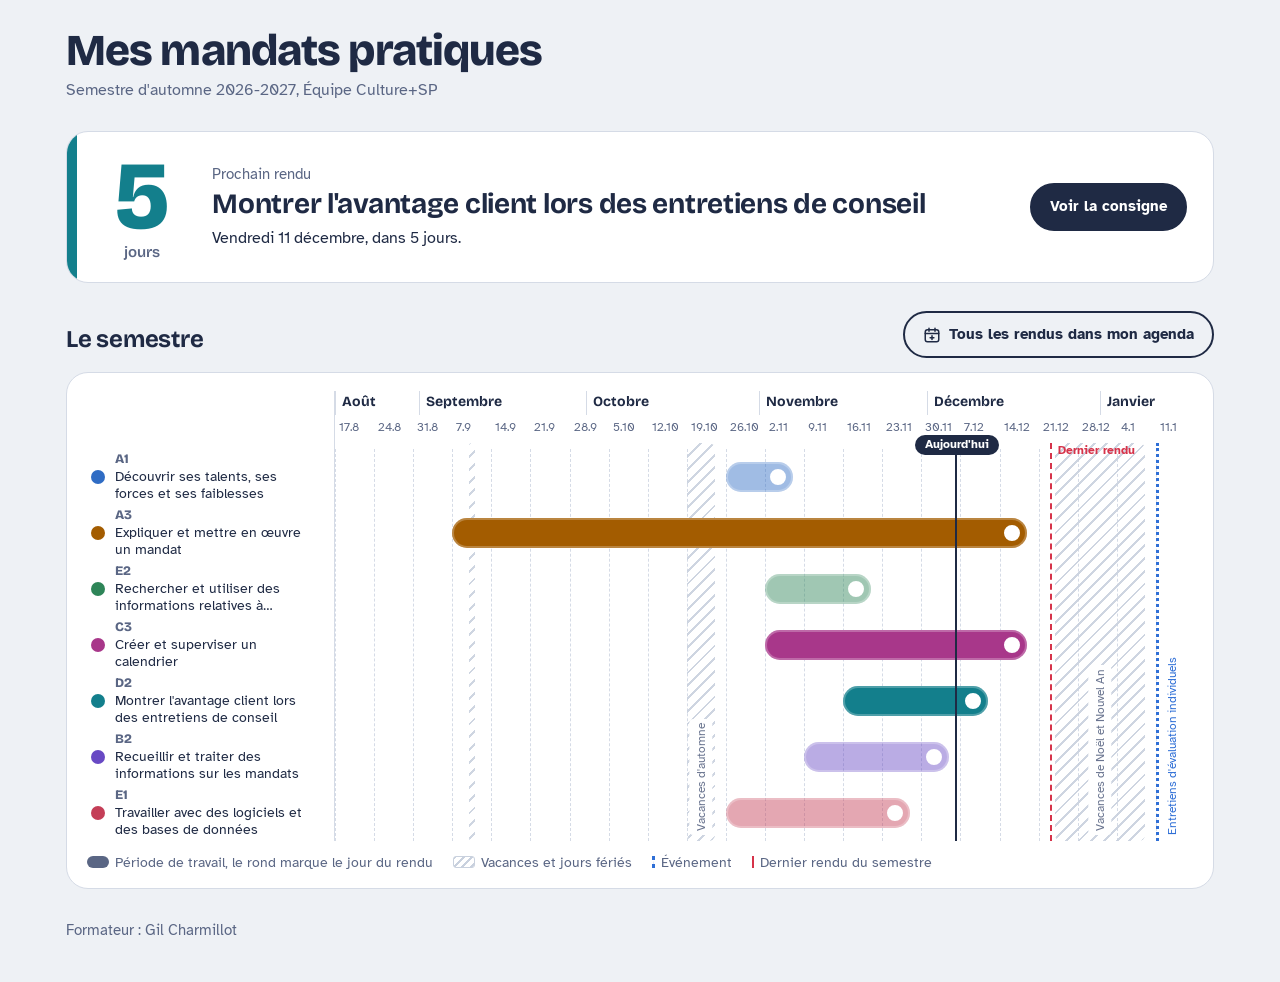
==== index.html @ 0caed2a1 "Add files via upload" ====
<!doctype html>
<html lang="fr">
<head>
<meta charset="utf-8">
<meta name="viewport" content="width=device-width, initial-scale=1">
<title>Mes mandats pratiques</title>
<link rel="icon" href="data:image/svg+xml,%3Csvg xmlns='http://www.w3.org/2000/svg' viewBox='0 0 32 32'%3E%3Crect x='3' y='6' width='26' height='22' rx='5' fill='%231F2A44'/%3E%3Crect x='7' y='13' width='12' height='4' rx='2' fill='%232F6CC4'/%3E%3Crect x='12' y='20' width='13' height='4' rx='2' fill='%23C43E57'/%3E%3C/svg%3E">
<link rel="preconnect" href="https://fonts.googleapis.com">
<link rel="preconnect" href="https://fonts.gstatic.com" crossorigin>
<link href="https://fonts.googleapis.com/css2?family=Atkinson+Hyperlegible:ital,wght@0,400;0,700;1,400&family=Bricolage+Grotesque:opsz,wght@12..96,600;12..96,700;12..96,800&display=swap" rel="stylesheet">
<link rel="stylesheet" href="assets/app.css">
<script src="assets/js-yaml.min.js"></script>
<script src="assets/app.js"></script>
</head>
<body data-page="home">
<p class="wrap loading">Chargement du semestre…</p>
</body>
</html>
---- assets/app.css ----
/* ==========================================================
   Mandats pratiques — feuille de style
   Palette « crayons de couleur » sur papier froid
   ========================================================== */
:root{
  --paper:#EEF1F5;
  --sheet:#FFFFFF;
  --ink:#1F2A44;
  --ink-soft:#5A6684;
  --line:#D5DBE6;
  --hatch:#C9D1DE;
  --alert:#D6334A;
  --bubble:#2F6FD6;
  --radius-lg:22px;
  --radius-sm:10px;
  --head:"Bricolage Grotesque", system-ui, sans-serif;
  --body:"Atkinson Hyperlegible", system-ui, sans-serif;
}
@media (prefers-color-scheme: dark){
  :root:not([data-theme="light"]){
    --paper:#141A29; --sheet:#1C2436; --ink:#E8ECF4; --ink-soft:#9AA6C0;
    --line:#2E3850; --hatch:#2A3349;
  }
}
:root[data-theme="dark"]{
  --paper:#141A29; --sheet:#1C2436; --ink:#E8ECF4; --ink-soft:#9AA6C0;
  --line:#2E3850; --hatch:#2A3349;
}

*{box-sizing:border-box}
html{-webkit-text-size-adjust:100%}
body{
  margin:0; background:var(--paper); color:var(--ink);
  font-family:var(--body); font-size:17px; line-height:1.55;
}
a{color:inherit}
:focus-visible{outline:3px solid var(--bubble); outline-offset:3px; border-radius:6px}
.wrap{max-width:1180px; margin:0 auto; padding:0 16px}
.narrow{max-width:760px}

/* ---------- En-tête ---------- */
.top{padding-top:28px; padding-bottom:8px; display:flex; flex-wrap:wrap; gap:12px 24px; align-items:baseline; justify-content:space-between}
.brand{font-family:var(--head); font-weight:800; font-size:clamp(28px,4.5vw,44px); letter-spacing:-.02em; line-height:1.05; margin:0}
.brand a{text-decoration:none}
.sub{color:var(--ink-soft); margin:4px 0 0; font-size:16px}
.group-pick{display:flex; gap:8px; align-items:center; font-size:15px; color:var(--ink-soft)}
.group-pick select{font:inherit; color:var(--ink); background:var(--sheet); border:1.5px solid var(--line); border-radius:999px; padding:6px 14px}

/* ---------- Prochain rendu (héros) ---------- */
.next{
  margin:20px 0 28px; background:var(--sheet); border-radius:var(--radius-lg);
  display:grid; grid-template-columns:auto 1fr auto; gap:20px 28px; align-items:center;
  padding:22px 26px; border:1.5px solid var(--line); position:relative; overflow:hidden;
}
.next::before{content:""; position:absolute; inset:0 auto 0 0; width:10px; background:var(--c)}
.next .days{
  font-family:var(--head); font-weight:800; line-height:.9; text-align:center;
  font-size:clamp(56px,9vw,96px); color:var(--c); min-width:1.6ch; padding-left:6px;
}
.next .days small{display:block; font-size:15px; font-weight:600; color:var(--ink-soft); margin-top:6px; letter-spacing:0}
.next .what{min-width:0}
.next .kicker{color:var(--ink-soft); margin:0 0 2px; font-size:15px}
.next h2{font-family:var(--head); font-size:clamp(21px,2.6vw,28px); line-height:1.15; margin:0 0 6px; letter-spacing:-.01em}
.next h2 a{text-decoration:none}
.next h2 a:hover{text-decoration:underline; text-decoration-thickness:2px; text-underline-offset:4px}
.next .when{margin:0; font-size:16px}
.next.done{grid-template-columns:1fr}
@media (max-width:640px){
  .next{grid-template-columns:auto 1fr; padding:18px 18px 18px 26px}
  .next .actions{grid-column:1 / -1}
}

/* ---------- Boutons ---------- */
.btn{
  display:inline-flex; align-items:center; gap:8px; font:inherit; font-weight:700; font-size:15px;
  padding:10px 18px; border-radius:999px; border:2px solid var(--ink); background:transparent; color:var(--ink);
  cursor:pointer; text-decoration:none; white-space:nowrap;
}
.btn:hover{background:var(--ink); color:var(--sheet)}
.btn.solid{background:var(--ink); color:var(--sheet)}
.btn.solid:hover{background:transparent; color:var(--ink)}
.btn svg{width:18px; height:18px; flex:none}
.block .btn{white-space:normal; text-align:left}
.actions{display:flex; flex-wrap:wrap; gap:10px}

/* ---------- Sections ---------- */
.section-head{display:flex; flex-wrap:wrap; justify-content:space-between; align-items:end; gap:12px; margin:8px 0 14px}
.section-head h2{font-family:var(--head); font-size:24px; margin:0; letter-spacing:-.01em}

/* ---------- Gantt ---------- */
.gantt{background:var(--sheet); border-radius:var(--radius-lg); border:1.5px solid var(--line); padding:18px 18px 10px; overflow:hidden}
.g-grid{display:grid; grid-template-columns:250px 1fr}
.g-names{border-right:1.5px solid var(--line)}
.g-track{position:relative}
.g-head{height:58px}
.g-row{height:56px; display:flex; align-items:center}
.g-names .g-row{padding-right:14px}
.g-name{display:flex; gap:10px; align-items:center; text-decoration:none; min-width:0; width:100%; border-radius:var(--radius-sm); padding:4px 6px}
.g-name:hover{background:var(--paper)}
.g-name .dot{width:14px; height:14px; border-radius:50%; background:var(--c); flex:none}
.g-name .t{font-size:14px; line-height:1.22; min-width:0}
.g-name .tt{overflow:hidden; display:-webkit-box; -webkit-line-clamp:2; -webkit-box-orient:vertical}
.g-name .co{font-family:var(--head); font-weight:800; font-size:13px; color:var(--ink-soft); display:block}
.g-months{position:absolute; top:0; left:0; right:0; height:24px}
.g-month{position:absolute; top:0; font-family:var(--head); font-weight:700; font-size:14px; padding-left:6px; border-left:1.5px solid var(--line); height:24px; white-space:nowrap}
.g-weeks{position:absolute; top:28px; left:0; right:0; height:22px}
.g-week{position:absolute; top:0; font-size:11.5px; color:var(--ink-soft); padding-left:4px; white-space:nowrap}
.g-col{position:absolute; top:58px; bottom:0; border-left:1px dashed var(--line)}
.g-off{position:absolute; top:52px; bottom:0;
  background:repeating-linear-gradient(135deg, var(--hatch) 0 2px, transparent 2px 9px); border-radius:6px; opacity:.9}
.g-off span{position:absolute; bottom:6px; left:50%; transform:translateX(-50%) rotate(180deg); writing-mode:vertical-rl;
  font-size:12px; color:var(--ink-soft); white-space:nowrap; background:var(--sheet); padding:4px 2px; border-radius:4px}
.g-event{position:absolute; top:52px; bottom:0; border-left:3px dotted var(--bubble)}
.g-event span{position:absolute; bottom:6px; left:4px; font-size:12px; color:var(--bubble); writing-mode:vertical-rl; transform:rotate(180deg); white-space:nowrap}
.g-limit{position:absolute; top:52px; bottom:0; border-left:2.5px dashed var(--alert)}
.g-limit span{position:absolute; top:-2px; left:6px; font-size:12px; font-weight:700; color:var(--alert); white-space:nowrap}
.g-today{position:absolute; top:46px; bottom:0; width:0; border-left:2.5px solid var(--ink); z-index:3}
.g-today span{position:absolute; top:-2px; left:-42px; width:84px; text-align:center; font-size:11.5px; font-weight:700; background:var(--ink); color:var(--sheet); border-radius:999px; padding:1px 0}
.g-bars{position:relative; margin-top:58px}
.g-bar-row{position:relative; height:56px}
.g-bar{
  position:absolute; top:13px; height:30px; border-radius:999px; background:var(--c);
  text-decoration:none; display:flex; align-items:center; justify-content:flex-end; padding-right:4px; z-index:2;
  box-shadow:inset 0 0 0 2px rgba(255,255,255,.25);
}
.g-bar:hover{filter:saturate(1.2) brightness(1.04)}
.g-bar .pin{width:22px; height:22px; border-radius:50%; background:var(--sheet); border:3px solid var(--c); flex:none}
.g-bar.past{opacity:.45}
.g-bar.milestone{width:30px !important; justify-content:center; padding:0}
.g-legend{display:flex; flex-wrap:wrap; gap:6px 20px; font-size:13.5px; color:var(--ink-soft); padding:12px 2px 4px}
.g-legend i{display:inline-block; width:22px; height:12px; vertical-align:-1px; margin-right:6px; border-radius:3px}
.g-legend .h{background:repeating-linear-gradient(135deg, var(--hatch) 0 2px, transparent 2px 6px); border:1px solid var(--hatch)}
.g-legend .l{border-left:2.5px dashed var(--alert); width:0; border-radius:0}
.g-legend .n{border-left:2.5px solid var(--ink); width:0; border-radius:0}
.g-legend .e{border-left:3px dotted var(--bubble); width:0; border-radius:0}

/* ---------- Liste mobile ---------- */
.list{display:none; list-style:none; padding:0; margin:0}
.list li{margin:0}
.l-mp{display:grid; grid-template-columns:64px 1fr; gap:14px; align-items:center; background:var(--sheet); border-radius:var(--radius-sm);
  border:1.5px solid var(--line); padding:12px 14px; margin-bottom:10px; text-decoration:none; position:relative}
.l-mp.past{opacity:.55}
.l-date{text-align:center; font-family:var(--head); line-height:1; color:var(--c)}
.l-date b{display:block; font-size:30px; font-weight:800}
.l-date small{font-size:13px; font-weight:700}
.l-mp .co{font-family:var(--head); font-weight:800; font-size:13px; color:var(--ink-soft)}
.l-mp .t{display:block; font-weight:700; line-height:1.3}
.l-off{font-size:14.5px; color:var(--ink-soft); padding:6px 14px 12px; display:flex; gap:10px; align-items:center}
.l-off i{width:18px; height:18px; border-radius:4px; background:repeating-linear-gradient(135deg, var(--hatch) 0 2px, transparent 2px 6px); border:1px solid var(--hatch); flex:none}
.l-off.ev i{background:none; border:0; border-left:3px dotted var(--bubble); border-radius:0; width:10px}
.l-limit{font-size:14.5px; font-weight:700; color:var(--alert); padding:6px 14px 12px; border-top:2px dashed var(--alert); margin-top:4px}
@media (max-width:820px){
  .gantt{display:none}
  .list{display:block}
}

/* ---------- Page MP ---------- */
.back{display:inline-block; margin:22px 0 0; font-weight:700; text-decoration:none; color:var(--ink-soft)}
.back:hover{color:var(--ink)}
.mp-head{
  margin:16px 0 26px; border-radius:var(--radius-lg); background:var(--c); color:#fff; padding:26px 26px 22px; position:relative; overflow:hidden;
}
.mp-head .ids{display:flex; flex-wrap:wrap; gap:8px; margin-bottom:10px}
.chip{display:inline-block; font-size:13.5px; font-weight:700; padding:3px 12px; border-radius:999px; background:rgba(255,255,255,.22); color:#fff}
.mp-head h1{font-family:var(--head); font-weight:800; font-size:clamp(26px,4.4vw,40px); line-height:1.08; margin:0 0 10px; letter-spacing:-.02em; max-width:22ch}
.mp-head .co-line{margin:0 0 12px; font-size:15.5px; opacity:.85}
.mp-head .lead{margin:0; font-size:18px; max-width:56ch; opacity:.95}
.mp-head .lead p{margin:0}
.warn{background:var(--sheet); border:2px dashed var(--alert); color:var(--ink); border-radius:var(--radius-sm); padding:10px 16px; margin:0 0 20px; font-size:15.5px}
.warn b{color:var(--alert)}

.facts{display:grid; grid-template-columns:repeat(auto-fit,minmax(200px,1fr)); gap:12px; margin-bottom:22px}
.fact{background:var(--sheet); border:1.5px solid var(--line); border-radius:var(--radius-sm); padding:14px 16px}
.fact .k{font-size:14px; color:var(--ink-soft); margin:0 0 4px}
.fact .v{font-family:var(--head); font-weight:800; font-size:22px; line-height:1.15; margin:0}
.fact .v small{display:block; font-family:var(--body); font-weight:400; font-size:15px; color:var(--ink-soft); margin-top:2px}
.bubbles{display:flex; flex-wrap:wrap; gap:8px; margin-top:2px}
.bubble{width:40px; height:40px; border-radius:50%; background:var(--bubble); color:#fff; display:grid; place-items:center;
  font-family:var(--head); font-weight:800; font-size:18px}

.block{background:var(--sheet); border:1.5px solid var(--line); border-radius:var(--radius-lg); padding:22px 24px; margin-bottom:16px}
.block h2{font-family:var(--head); font-size:23px; margin:0 0 10px; letter-spacing:-.01em; display:flex; align-items:center; gap:10px}
.block h2::before{content:""; width:12px; height:12px; border-radius:50%; background:var(--c); flex:none}
.block h3{font-family:var(--head); font-size:17px; margin:18px 0 6px}
.block p{margin:0 0 10px}
.block ul,.block ol{margin:0 0 10px; padding-left:22px}
.block li{margin-bottom:5px}
.block .muted{color:var(--ink-soft)}
.prose > :last-child{margin-bottom:0}
.prose strong{font-weight:700}

.learn-q{counter-reset:q; list-style:none; padding:0}
.learn-q li{counter-increment:q; position:relative; padding-left:38px; margin-bottom:10px}
.learn-q li::before{content:counter(q); position:absolute; left:0; top:0; width:26px; height:26px; border-radius:50%;
  border:2px solid var(--c); display:grid; place-items:center; font-weight:700; font-size:14px}
.learn-extra{border-left:4px solid var(--c); padding:6px 0 6px 14px; margin:12px 0}
.rules{font-size:15.5px; color:var(--ink-soft)}

.levels{display:grid; grid-template-columns:repeat(3,1fr); gap:12px}
.level{border-radius:var(--radius-sm); padding:14px 16px; border:1.5px solid var(--line)}
.level h3{margin:0 0 6px}
.level ul{padding-left:18px; margin:0; font-size:15.5px}
.level.i h3{color:var(--alert)}
.level.a{border:2.5px solid var(--c)}
.level.m h3{color:var(--ink-soft)}
@media (max-width:700px){ .levels{grid-template-columns:1fr} }

.check{list-style:none; padding:0; margin:0}
.check li{margin:0 0 6px}
.check label{display:flex; gap:12px; align-items:flex-start; cursor:pointer; padding:8px 10px; border-radius:var(--radius-sm)}
.check label:hover{background:var(--paper)}
.check input{width:22px; height:22px; accent-color:var(--c); flex:none; margin:1px 0 0}
.check input:checked + span{text-decoration:line-through; color:var(--ink-soft)}
.progress{font-weight:700; margin:0 0 10px}

/* ---------- Pied de page & erreurs ---------- */
.foot{color:var(--ink-soft); font-size:14.5px; padding-top:30px; padding-bottom:40px}
.error{background:var(--sheet); border:2.5px solid var(--alert); border-radius:var(--radius-lg); padding:22px 24px; margin:28px 0}
.error h2{font-family:var(--head); color:var(--alert); margin:0 0 8px}
.error pre{white-space:pre-wrap; background:var(--paper); padding:12px; border-radius:8px; font-size:14px; overflow:auto}
.loading{padding:60px 0; color:var(--ink-soft)}

@media (prefers-reduced-motion:no-preference){
  .next .days{animation:pop .6s cubic-bezier(.2,1.4,.4,1) both}
  @keyframes pop{from{transform:scale(.6); opacity:0}}
}
@media print{
  .actions,.btn,.back,.group-pick{display:none !important}
  body{background:#fff}
  .block,.fact{break-inside:avoid}
}
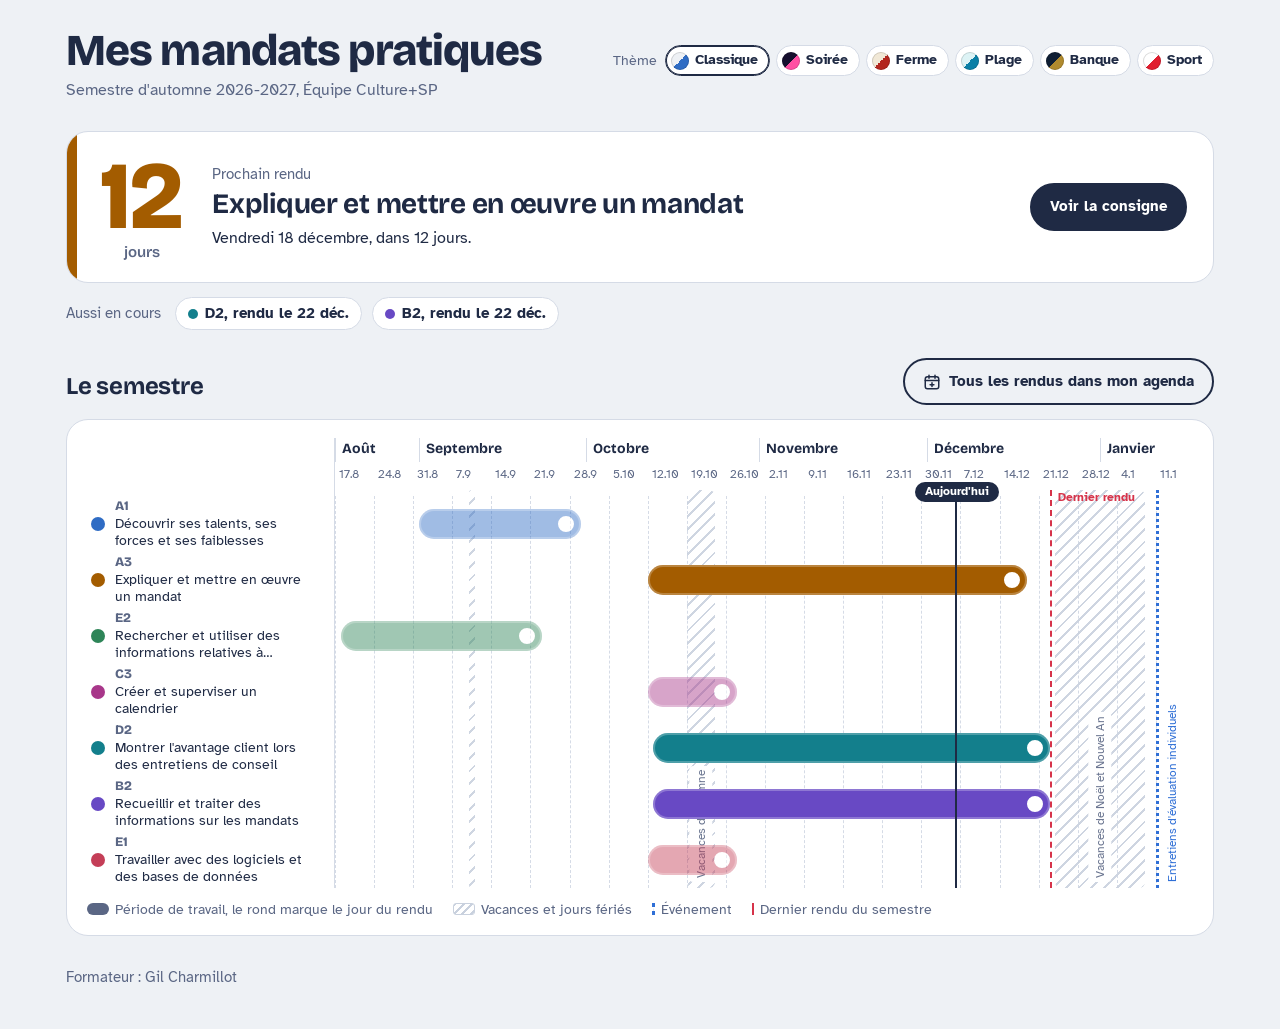
==== commit b07a7da4: "Add files via upload" ====
--- a/index.html
+++ b/index.html
@@ -10,6 +10,7 @@
 <link href="https://fonts.googleapis.com/css2?family=Atkinson+Hyperlegible:ital,wght@0,400;0,700;1,400&family=Bricolage+Grotesque:opsz,wght@12..96,600;12..96,700;12..96,800&display=swap" rel="stylesheet">
 <link rel="stylesheet" href="assets/app.css">
 <script src="assets/js-yaml.min.js"></script>
+<script src="assets/deco.js"></script>
 <script src="assets/app.js"></script>
 </head>
 <body data-page="home">
--- a/assets/app.css
+++ b/assets/app.css
@@ -11,6 +11,8 @@
   --hatch:#C9D1DE;
   --alert:#D6334A;
   --bubble:#2F6FD6;
+  --on-c:#fff;
+  --on-bubble:#fff;
   --radius-lg:22px;
   --radius-sm:10px;
   --head:"Bricolage Grotesque", system-ui, sans-serif;
@@ -26,6 +28,171 @@
   --paper:#141A29; --sheet:#1C2436; --ink:#E8ECF4; --ink-soft:#9AA6C0;
   --line:#2E3850; --hatch:#2A3349;
 }
+
+/* ==========================================================
+   THÈMES (choisis par l'apprenti, mémorisés sur son appareil)
+   ========================================================== */
+:root[data-skin="soiree"]{
+  --paper:#160F2E; --sheet:#221846; --ink:#F3EEFF; --ink-soft:#B9AEDD; --line:#3A2D6B; --hatch:#45387A;
+  --bubble:#FF4FA3; --on-bubble:#160F2E; --on-c:#160F2E; --alert:#FF6B86;
+}
+:root[data-skin="soiree"] body{
+  background-color:var(--paper);
+  background-image:
+    radial-gradient(circle at 12% 18%, rgba(255,255,255,.55) 0 1px, transparent 1.6px),
+    radial-gradient(circle at 63% 41%, rgba(255,79,163,.6) 0 1.2px, transparent 2px),
+    radial-gradient(circle at 37% 77%, rgba(62,224,240,.55) 0 1px, transparent 1.8px),
+    radial-gradient(circle at 86% 9%, rgba(255,255,255,.4) 0 .8px, transparent 1.4px);
+  background-size:180px 180px, 260px 260px, 220px 220px, 140px 140px;
+}
+:root[data-skin="soiree"] .brand{text-shadow:0 0 18px rgba(255,79,163,.55)}
+:root[data-skin="soiree"] .next .days{text-shadow:0 0 22px currentColor}
+
+:root[data-skin="ferme"]{
+  --paper:#F1E8D6; --sheet:#FFFBF3; --ink:#3B2A1A; --ink-soft:#76604B; --line:#E0D0B2; --hatch:#D6C29D;
+  --bubble:#2F6B3A; --on-bubble:#fff; --on-c:#fff; --alert:#B3261E;
+}
+:root[data-skin="ferme"] body{
+  background-color:var(--paper);
+  background-image:linear-gradient(90deg, rgba(179,38,30,.06) 50%, transparent 50%), linear-gradient(rgba(179,38,30,.06) 50%, transparent 50%);
+  background-size:34px 34px;
+}
+
+:root[data-skin="plage"]{
+  --paper:#DDF3F5; --sheet:#FFFFFF; --ink:#0E3A4F; --ink-soft:#4C7383; --line:#BCE1E7; --hatch:#A5D3DB;
+  --bubble:#0A7FA6; --on-bubble:#fff; --on-c:#fff; --alert:#C7402B;
+}
+:root[data-skin="plage"] body{
+  background-color:var(--paper);
+  background-image:url("data:image/svg+xml,%3Csvg xmlns='http://www.w3.org/2000/svg' width='120' height='28'%3E%3Cpath d='M0 14 Q15 4 30 14 T60 14 T90 14 T120 14' fill='none' stroke='%230A7FA6' stroke-opacity='.12' stroke-width='2.5'/%3E%3C/svg%3E");
+  background-size:120px 28px;
+}
+
+:root[data-skin="banque"]{
+  --paper:#ECEFF3; --sheet:#FFFFFF; --ink:#0F1E33; --ink-soft:#56637A; --line:#D3D9E2; --hatch:#C5CDD9;
+  --bubble:#7D5F10; --on-bubble:#fff; --on-c:#fff; --alert:#8A1C34;
+  --radius-lg:8px; --radius-sm:4px;
+}
+:root[data-skin="banque"] body{
+  background-color:var(--paper);
+  background-image:repeating-linear-gradient(90deg, rgba(15,30,51,.04) 0 1px, transparent 1px 9px);
+}
+:root[data-skin="banque"] .brand{letter-spacing:-.01em; border-bottom:3px double #B08A2E; display:inline-block; padding-bottom:2px}
+:root[data-skin="banque"] .btn{border-radius:4px}
+
+:root[data-skin="sport"]{
+  --paper:#F2F3F5; --sheet:#FFFFFF; --ink:#111827; --ink-soft:#575E6C; --line:#D9DCE2; --hatch:#CCD0D8;
+  --bubble:#D61A2B; --on-bubble:#fff; --on-c:#fff; --alert:#D61A2B;
+  --radius-lg:14px;
+}
+:root[data-skin="sport"] body{
+  background-color:var(--paper);
+  background-image:repeating-linear-gradient(-14deg, transparent 0 54px, rgba(214,26,43,.07) 54px 58px);
+}
+:root[data-skin="sport"] .brand, :root[data-skin="sport"] .mp-head h1, :root[data-skin="sport"] .next .days{font-style:italic; letter-spacing:-.03em}
+
+
+/* ==========================================================
+   THÈMES : éléments graphiques
+   ========================================================== */
+@font-face{font-family:"Monoton"; src:url(fonts/monoton-latin-400-normal.woff2) format("woff2"); font-display:swap}
+@font-face{font-family:"Chewy"; src:url(fonts/chewy-latin-400-normal.woff2) format("woff2"); font-display:swap}
+@font-face{font-family:"Pacifico"; src:url(fonts/pacifico-latin-400-normal.woff2) format("woff2"); font-display:swap}
+@font-face{font-family:"DM Serif Display"; src:url(fonts/dm-serif-display-latin-400-normal.woff2) format("woff2"); font-display:swap}
+@font-face{font-family:"Bebas Neue"; src:url(fonts/bebas-neue-latin-400-normal.woff2) format("woff2"); font-display:swap}
+
+/* Bandeau décoratif en haut de page */
+.deco-strip{height:34px; background-repeat:repeat-x; background-position:left top}
+:root[data-skin="soiree"] .deco-strip{background-image:url("data:image/svg+xml,%3Csvg xmlns='http://www.w3.org/2000/svg' width='160' height='34'%3E%3Cpath d='M0 4 Q40 22 80 4 Q120 22 160 4' fill='none' stroke='%23B9AEDD' stroke-width='1.6'/%3E%3Crect x='17.5' y='9' width='5' height='4' fill='%236F63A0'/%3E%3Cellipse cx='20' cy='19' rx='4.5' ry='6.5' fill='%23FF4FA3'/%3E%3Cellipse cx='20' cy='19' rx='9' ry='11' fill='%23FF4FA3' opacity='.18'/%3E%3Crect x='57.5' y='9' width='5' height='4' fill='%236F63A0'/%3E%3Cellipse cx='60' cy='19' rx='4.5' ry='6.5' fill='%233EE0F0'/%3E%3Cellipse cx='60' cy='19' rx='9' ry='11' fill='%233EE0F0' opacity='.18'/%3E%3Crect x='97.5' y='9' width='5' height='4' fill='%236F63A0'/%3E%3Cellipse cx='100' cy='19' rx='4.5' ry='6.5' fill='%23B6F23A'/%3E%3Cellipse cx='100' cy='19' rx='9' ry='11' fill='%23B6F23A' opacity='.18'/%3E%3Crect x='137.5' y='9' width='5' height='4' fill='%236F63A0'/%3E%3Cellipse cx='140' cy='19' rx='4.5' ry='6.5' fill='%23FFB020'/%3E%3Cellipse cx='140' cy='19' rx='9' ry='11' fill='%23FFB020' opacity='.18'/%3E%3C/svg%3E")}
+:root[data-skin="ferme"] .deco-strip{background-image:url("data:image/svg+xml,%3Csvg xmlns='http://www.w3.org/2000/svg' width='44' height='34'%3E%3Crect x='0' y='12' width='44' height='5' fill='%23C9A877'/%3E%3Crect x='0' y='24' width='44' height='5' fill='%23C9A877'/%3E%3Cpath d='M8 34V9l6-6 6 6v25z' fill='%23F3E3C3' stroke='%239C7B52' stroke-width='1.5'/%3E%3Cpath d='M30 34V9l6-6 6 6v25z' fill='%23F3E3C3' stroke='%239C7B52' stroke-width='1.5'/%3E%3C/svg%3E"); background-position:left bottom; border-bottom:6px solid #7BA05B; height:40px}
+:root[data-skin="plage"] .deco-strip{background-image:url("data:image/svg+xml,%3Csvg xmlns='http://www.w3.org/2000/svg' width='96' height='26'%3E%3Cpath d='M0 13H96' stroke='%230E3A4F' stroke-opacity='.35' stroke-width='2'/%3E%3Crect x='2' y='6' width='20' height='14' rx='7' fill='%23C7402B' stroke='%230E3A4F' stroke-opacity='.25'/%3E%3Crect x='26' y='6' width='20' height='14' rx='7' fill='%23FFFFFF' stroke='%230E3A4F' stroke-opacity='.25'/%3E%3Crect x='50' y='6' width='20' height='14' rx='7' fill='%230A7FA6' stroke='%230E3A4F' stroke-opacity='.25'/%3E%3Crect x='74' y='6' width='20' height='14' rx='7' fill='%23FFFFFF' stroke='%230E3A4F' stroke-opacity='.25'/%3E%3C/svg%3E"); height:26px; margin-top:8px}
+:root[data-skin="banque"] .deco-strip{background-image:url("data:image/svg+xml,%3Csvg xmlns='http://www.w3.org/2000/svg' width='60' height='26'%3E%3Cpath d='M0 13 Q15 1 30 13 T60 13' fill='none' stroke='%23B08A2E' stroke-width='1.2'/%3E%3Cpath d='M0 13 Q15 25 30 13 T60 13' fill='none' stroke='%231B3A6B' stroke-width='1.2'/%3E%3Cpath d='M0 8 Q15 -2 30 8 T60 8' fill='none' stroke='%23B08A2E' stroke-opacity='.5' stroke-width='.8'/%3E%3Cpath d='M0 18 Q15 28 30 18 T60 18' fill='none' stroke='%231B3A6B' stroke-opacity='.5' stroke-width='.8'/%3E%3C/svg%3E"); height:26px; border-bottom:2px solid #B08A2E}
+:root[data-skin="sport"] .deco-strip{height:20px; background:conic-gradient(#111827 25%,#fff 0 50%,#111827 0 75%,#fff 0) 0 0/20px 20px}
+
+/* Illustration du bandeau « prochain rendu » et de l'en-tête des MP */
+.deco{position:absolute; pointer-events:none; display:flex; align-items:flex-end; justify-content:flex-end}
+.deco svg{width:100%; height:100%; display:block}
+.next.has-deco{padding-right:250px}
+.next .deco-hero{right:16px; bottom:0; top:-6px; width:220px}
+.mp-head.has-deco{padding-right:210px}
+.mp-head .deco-hero{right:10px; bottom:0; top:10px; width:200px}
+:root[data-skin="soiree"] .mp-head .deco-hero, :root[data-skin="sport"] .mp-head .deco-hero{filter:drop-shadow(0 4px 10px rgba(0,0,0,.25))}
+:root[data-skin="sport"] .mp-head .deco-hero{opacity:.95}
+@media (max-width:640px){
+  .next.has-deco{padding-right:18px; padding-bottom:104px}
+  .next .deco-hero{top:auto; width:110px; height:96px; right:10px; bottom:6px}
+  .mp-head.has-deco{padding-right:26px; padding-bottom:96px}
+  .mp-head .deco-hero{top:auto; width:104px; height:88px; bottom:6px; right:10px}
+}
+
+/* Polices de thème */
+:root[data-skin="soiree"] .brand{font-family:"Monoton",var(--head); font-weight:400; letter-spacing:.03em; font-size:clamp(26px,4.2vw,42px)}
+:root[data-skin="soiree"] .next .days{font-family:"Monoton",var(--head); font-weight:400}
+:root[data-skin="ferme"] :is(.brand,.next .days,.mp-head h1,.section-head h2,.block h2,.next h2,.next-list a){font-family:"Chewy",var(--head); font-weight:400; letter-spacing:.01em}
+:root[data-skin="plage"] :is(.brand,.next .days,.section-head h2){font-family:"Pacifico",var(--head); font-weight:400; letter-spacing:0}
+:root[data-skin="plage"] .brand{font-size:clamp(28px,4.4vw,44px); line-height:1.25}
+:root[data-skin="banque"] :is(.brand,.next .days,.mp-head h1,.section-head h2,.block h2,.next h2,.next-list a){font-family:"DM Serif Display",var(--head); font-weight:400; letter-spacing:0}
+:root[data-skin="sport"] :is(.brand,.next .days,.mp-head h1,.section-head h2,.block h2,.next h2,.next-list a){font-family:"Bebas Neue",var(--head); font-weight:400; letter-spacing:.02em}
+:root[data-skin="sport"] .brand{font-size:clamp(38px,6vw,60px)}
+:root[data-skin="sport"] .mp-head h1{font-size:clamp(34px,5.4vw,52px); line-height:.98}
+:root[data-skin="sport"] :is(.section-head h2,.block h2){font-size:28px}
+:root[data-skin="sport"] .next h2{font-size:clamp(26px,3.2vw,34px)}
+
+/* Points de rendu du planning */
+:root[data-skin="soiree"] .g-bar .pin{background:#FFFFFF; border:0; width:22px; height:22px; clip-path:polygon(50% 0%,61% 35%,98% 35%,68% 57%,79% 91%,50% 70%,21% 91%,32% 57%,2% 35%,39% 35%)}
+:root[data-skin="ferme"] .g-bar .pin{width:18px; height:23px; border-radius:50% 50% 50% 50% / 60% 60% 40% 40%; background:#FFFBF3}
+:root[data-skin="plage"] .g-bar .pin{background:conic-gradient(#C7402B 0 33%,#FFFFFF 0 66%,#F7C548 0); border:2px solid #FFFFFF}
+:root[data-skin="banque"] .g-bar .pin{background:radial-gradient(circle at 35% 30%,#F4DD95,#C9A243 55%,#8C6A12); border:2px solid #8C6A12; box-shadow:inset 0 0 0 2px rgba(255,255,255,.4)}
+:root[data-skin="sport"] .g-bar .pin{background:radial-gradient(circle,#111827 0 26%,transparent 28%),radial-gradient(circle at 0 0,#111827 0 22%,transparent 24%),radial-gradient(circle at 100% 100%,#111827 0 22%,transparent 24%),#FFFFFF; border:2px solid #111827}
+:root[data-skin="sport"] .g-limit{border-left:0; width:10px; transform:translateX(-5px); background:conic-gradient(#111827 25%,#fff 0 50%,#111827 0 75%,#fff 0) 0 0/10px 10px}
+:root[data-skin="sport"] .g-limit span{left:14px}
+:root[data-skin="ferme"] .g-off{background:repeating-linear-gradient(0deg, #E2B04A 0 3px, transparent 3px 7px); opacity:.45}
+:root[data-skin="plage"] .g-off{background:repeating-linear-gradient(0deg, transparent 0 4px, rgba(10,127,166,.22) 4px 7px); opacity:1}
+
+/* Barres du planning */
+:root[data-skin="soiree"] .g-bar{box-shadow:0 0 14px var(--c), inset 0 0 0 2px rgba(255,255,255,.35)}
+:root[data-skin="ferme"] .g-bar{background:repeating-linear-gradient(90deg, rgba(0,0,0,.12) 0 2px, transparent 2px 28px), var(--c)}
+:root[data-skin="plage"] .g-bar{background:repeating-linear-gradient(90deg, rgba(255,255,255,.32) 0 9px, transparent 9px 22px), var(--c)}
+:root[data-skin="banque"] .g-bar{border-radius:4px; background:repeating-linear-gradient(90deg, rgba(255,255,255,.14) 0 1px, transparent 1px 6px), var(--c)}
+:root[data-skin="sport"] .g-bar{border-radius:6px; background:repeating-linear-gradient(115deg, rgba(255,255,255,.24) 0 7px, transparent 7px 18px), var(--c)}
+
+/* Bulles d'autoévaluation */
+:root[data-skin="soiree"] .bubble{background:transparent; color:#FF4FA3; border:2px solid #FF4FA3; box-shadow:0 0 12px rgba(255,79,163,.7), inset 0 0 8px rgba(255,79,163,.5)}
+:root[data-skin="ferme"] .bubble{background:#2F6B3A; outline:2px dashed #FFFBF3; outline-offset:-6px; font-family:"Chewy",var(--head); font-weight:400}
+:root[data-skin="plage"] .bubble{width:46px; height:46px; color:var(--ink); font-size:15px;
+  background:radial-gradient(circle, var(--sheet) 0 38%, transparent 39%), conic-gradient(#C7402B 0 12.5%,#fff 0 25%,#C7402B 0 37.5%,#fff 0 50%,#C7402B 0 62.5%,#fff 0 75%,#C7402B 0 87.5%,#fff 0);
+  box-shadow:0 0 0 1px rgba(14,58,79,.25), inset 0 0 0 1px rgba(14,58,79,.15)}
+:root[data-skin="banque"] .bubble{background:radial-gradient(circle at 35% 30%,#F4DD95,#C9A243 55%,#8C6A12); color:#3B2B05; border:2px solid #8C6A12; box-shadow:inset 0 0 0 3px rgba(255,255,255,.35); font-family:"DM Serif Display",var(--head); font-weight:400}
+:root[data-skin="sport"] .bubble{border-radius:6px; width:46px; height:42px; padding-top:7px; background:linear-gradient(#D61A2B 0 8px,#FFFFFF 8px); color:#111827; border:2px solid #111827; font-family:"Bebas Neue",var(--head); font-weight:400; font-size:22px}
+
+/* Animations discrètes (désactivées si l'appareil le demande) */
+@media (prefers-reduced-motion:no-preference){
+  .deco .swing{transform-origin:85px 0; animation:swing 4s ease-in-out infinite}
+  .deco .twinkle path{animation:twinkle 2.2s ease-in-out infinite}
+  .deco .twinkle path:nth-child(2){animation-delay:.7s} .deco .twinkle path:nth-child(3){animation-delay:1.4s}
+  .deco .spin-slow{animation:spin 24s linear infinite}
+  .deco .bob{animation:bob 3s ease-in-out infinite}
+  .deco .tick{animation:spin 60s steps(60) infinite}
+  .deco .draw{stroke-dasharray:80; stroke-dashoffset:80; animation:draw 1.4s .3s ease-out forwards}
+  @keyframes swing{0%,100%{transform:rotate(-4deg)} 50%{transform:rotate(4deg)}}
+  @keyframes twinkle{0%,100%{opacity:1} 50%{opacity:.25}}
+  @keyframes spin{to{transform:rotate(360deg)}}
+  @keyframes bob{0%,100%{transform:translateY(0)} 50%{transform:translateY(-6px)}}
+  @keyframes draw{to{stroke-dashoffset:0}}
+}
+@media print{ .deco,.deco-strip,.skins{display:none !important} }
+
+/* ---------- Sélecteur de thème ---------- */
+.top-tools{display:flex; flex-wrap:wrap; gap:10px 18px; align-items:center}
+.skins{display:flex; flex-wrap:wrap; gap:6px; align-items:center}
+.skins-k{font-size:14px; color:var(--ink-soft); margin-right:2px}
+.skin{display:inline-flex; align-items:center; gap:6px; font:inherit; font-size:13.5px; font-weight:700; color:var(--ink);
+  background:var(--sheet); border:1.5px solid var(--line); border-radius:999px; padding:4px 11px 4px 5px; cursor:pointer}
+.skin:hover{border-color:var(--ink)}
+.skin.on{border-color:var(--ink); box-shadow:inset 0 0 0 1px var(--ink)}
+.skin i{width:18px; height:18px; border-radius:50%; background:linear-gradient(135deg, var(--a) 0 50%, var(--b) 50% 100%); box-shadow:inset 0 0 0 1px rgba(0,0,0,.15)}
+.foot .skins{margin-bottom:14px}
+
 
 *{box-sizing:border-box}
 html{-webkit-text-size-adjust:100%}
@@ -52,7 +219,18 @@
   display:grid; grid-template-columns:auto 1fr auto; gap:20px 28px; align-items:center;
   padding:22px 26px; border:1.5px solid var(--line); position:relative; overflow:hidden;
 }
-.next::before{content:""; position:absolute; inset:0 auto 0 0; width:10px; background:var(--c)}
+.next::before{content:""; position:absolute; inset:0 auto 0 0; width:10px; background:var(--bar, var(--c))}
+.next.multi{grid-template-columns:auto 1fr}
+.next-list{list-style:none; padding:0; margin:4px 0 8px}
+.next-list li{margin:0 0 4px}
+.next-list a{display:flex; gap:10px; align-items:baseline; font-family:var(--head); font-weight:700; font-size:clamp(18px,2.2vw,23px); line-height:1.2; text-decoration:none}
+.next-list a:hover{text-decoration:underline; text-underline-offset:4px}
+.next-list .co{flex:none; font-size:.72em; font-weight:800; color:var(--on-c); background:var(--c); border-radius:999px; padding:2px 9px; transform:translateY(-2px)}
+.also{display:flex; flex-wrap:wrap; gap:8px 10px; align-items:center; margin:-14px 0 28px; font-size:15px}
+.also-k{color:var(--ink-soft); margin-right:4px}
+.also-mp{display:inline-flex; gap:7px; align-items:center; text-decoration:none; font-weight:700; background:var(--sheet); border:1.5px solid var(--line); border-radius:999px; padding:4px 12px}
+.also-mp:hover{border-color:var(--c)}
+.also-mp i{width:10px; height:10px; border-radius:50%; background:var(--c)}
 .next .days{
   font-family:var(--head); font-weight:800; line-height:.9; text-align:center;
   font-size:clamp(56px,9vw,96px); color:var(--c); min-width:1.6ch; padding-left:6px;
@@ -68,6 +246,9 @@
 @media (max-width:640px){
   .next{grid-template-columns:auto 1fr; padding:18px 18px 18px 26px}
   .next .actions{grid-column:1 / -1}
+  .next.multi{grid-template-columns:1fr; gap:10px}
+  .next.multi .days{display:flex; align-items:baseline; gap:8px; text-align:left; font-size:56px; padding-left:0}
+  .next.multi .days small{margin:0}
 }
 
 /* ---------- Boutons ---------- */
@@ -158,10 +339,10 @@
 .back{display:inline-block; margin:22px 0 0; font-weight:700; text-decoration:none; color:var(--ink-soft)}
 .back:hover{color:var(--ink)}
 .mp-head{
-  margin:16px 0 26px; border-radius:var(--radius-lg); background:var(--c); color:#fff; padding:26px 26px 22px; position:relative; overflow:hidden;
+  margin:16px 0 26px; border-radius:var(--radius-lg); background:var(--c); color:var(--on-c); padding:26px 26px 22px; position:relative; overflow:hidden;
 }
 .mp-head .ids{display:flex; flex-wrap:wrap; gap:8px; margin-bottom:10px}
-.chip{display:inline-block; font-size:13.5px; font-weight:700; padding:3px 12px; border-radius:999px; background:rgba(255,255,255,.22); color:#fff}
+.chip{display:inline-block; font-size:13.5px; font-weight:700; padding:3px 12px; border-radius:999px; background:rgba(255,255,255,.24); color:inherit}
 .mp-head h1{font-family:var(--head); font-weight:800; font-size:clamp(26px,4.4vw,40px); line-height:1.08; margin:0 0 10px; letter-spacing:-.02em; max-width:22ch}
 .mp-head .co-line{margin:0 0 12px; font-size:15.5px; opacity:.85}
 .mp-head .lead{margin:0; font-size:18px; max-width:56ch; opacity:.95}
@@ -175,7 +356,7 @@
 .fact .v{font-family:var(--head); font-weight:800; font-size:22px; line-height:1.15; margin:0}
 .fact .v small{display:block; font-family:var(--body); font-weight:400; font-size:15px; color:var(--ink-soft); margin-top:2px}
 .bubbles{display:flex; flex-wrap:wrap; gap:8px; margin-top:2px}
-.bubble{width:40px; height:40px; border-radius:50%; background:var(--bubble); color:#fff; display:grid; place-items:center;
+.bubble{width:40px; height:40px; border-radius:50%; background:var(--bubble); color:var(--on-bubble); display:grid; place-items:center;
   font-family:var(--head); font-weight:800; font-size:18px}
 
 .block{background:var(--sheet); border:1.5px solid var(--line); border-radius:var(--radius-lg); padding:22px 24px; margin-bottom:16px}
@@ -213,6 +394,10 @@
 .check input:checked + span{text-decoration:line-through; color:var(--ink-soft)}
 .progress{font-weight:700; margin:0 0 10px}
 
+/* ---------- Bandeau brouillon ---------- */
+.draft-bar{background:repeating-linear-gradient(135deg,#FFE58A 0 14px,#FFD84D 14px 28px); color:#1F2A44; font-size:15px; padding:9px 16px; text-align:center}
+.draft-bar a{font-weight:700; margin-left:8px}
+
 /* ---------- Pied de page & erreurs ---------- */
 .foot{color:var(--ink-soft); font-size:14.5px; padding-top:30px; padding-bottom:40px}
 .error{background:var(--sheet); border:2.5px solid var(--alert); border-radius:var(--radius-lg); padding:22px 24px; margin:28px 0}
